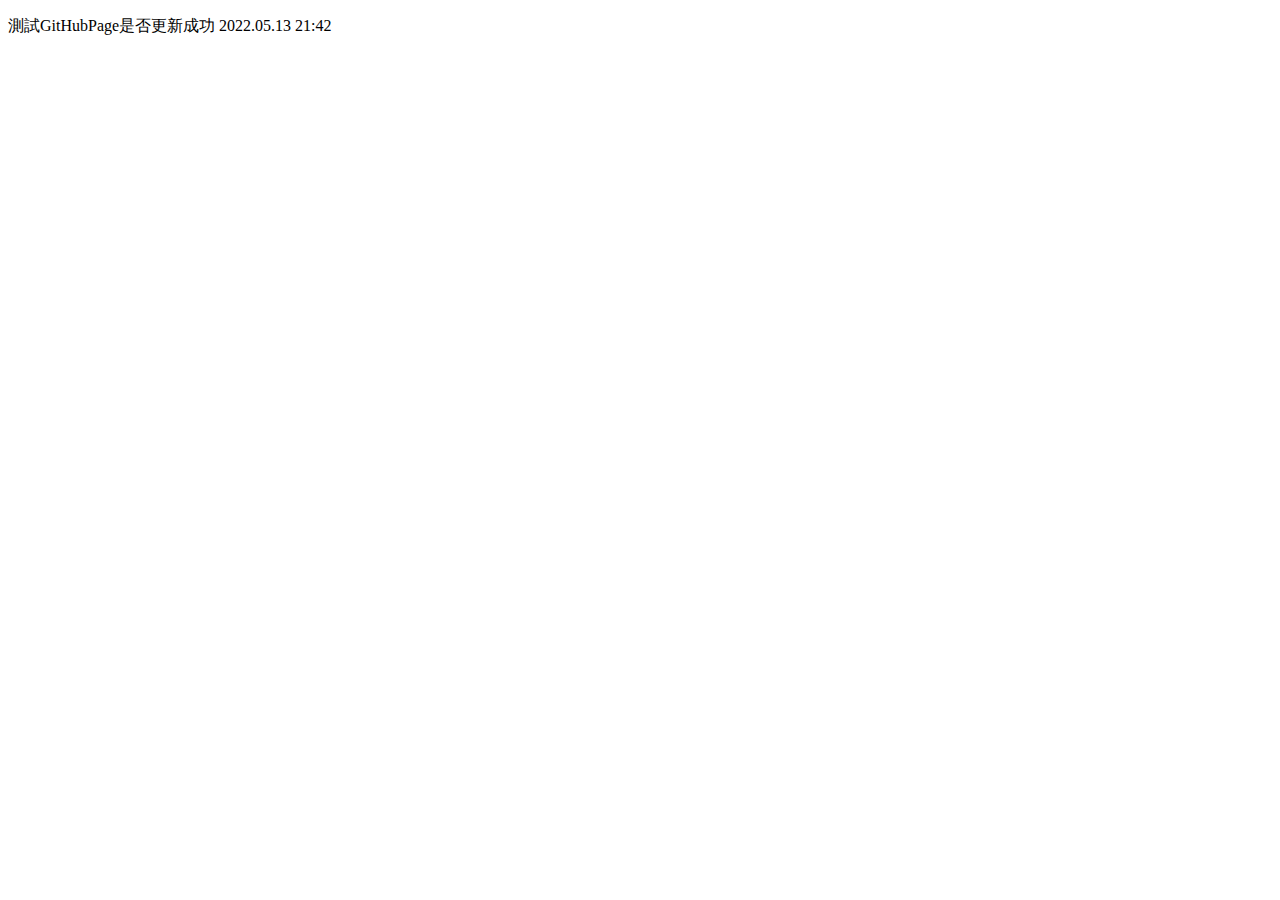
==== index.html @ c9908462 "測試GitHubPage是否更新成功" ====
<!DOCTYPE html>
<html lang="en">
<head>
    <meta charset="UTF-8">
    <meta name="viewport" content="width=device-width, initial-scale=1.0">
    <title>Document</title>
</head>
<body>
    <p>測試GitHubPage是否更新成功 2022.05.13 21:42</p>
</body>
</html>
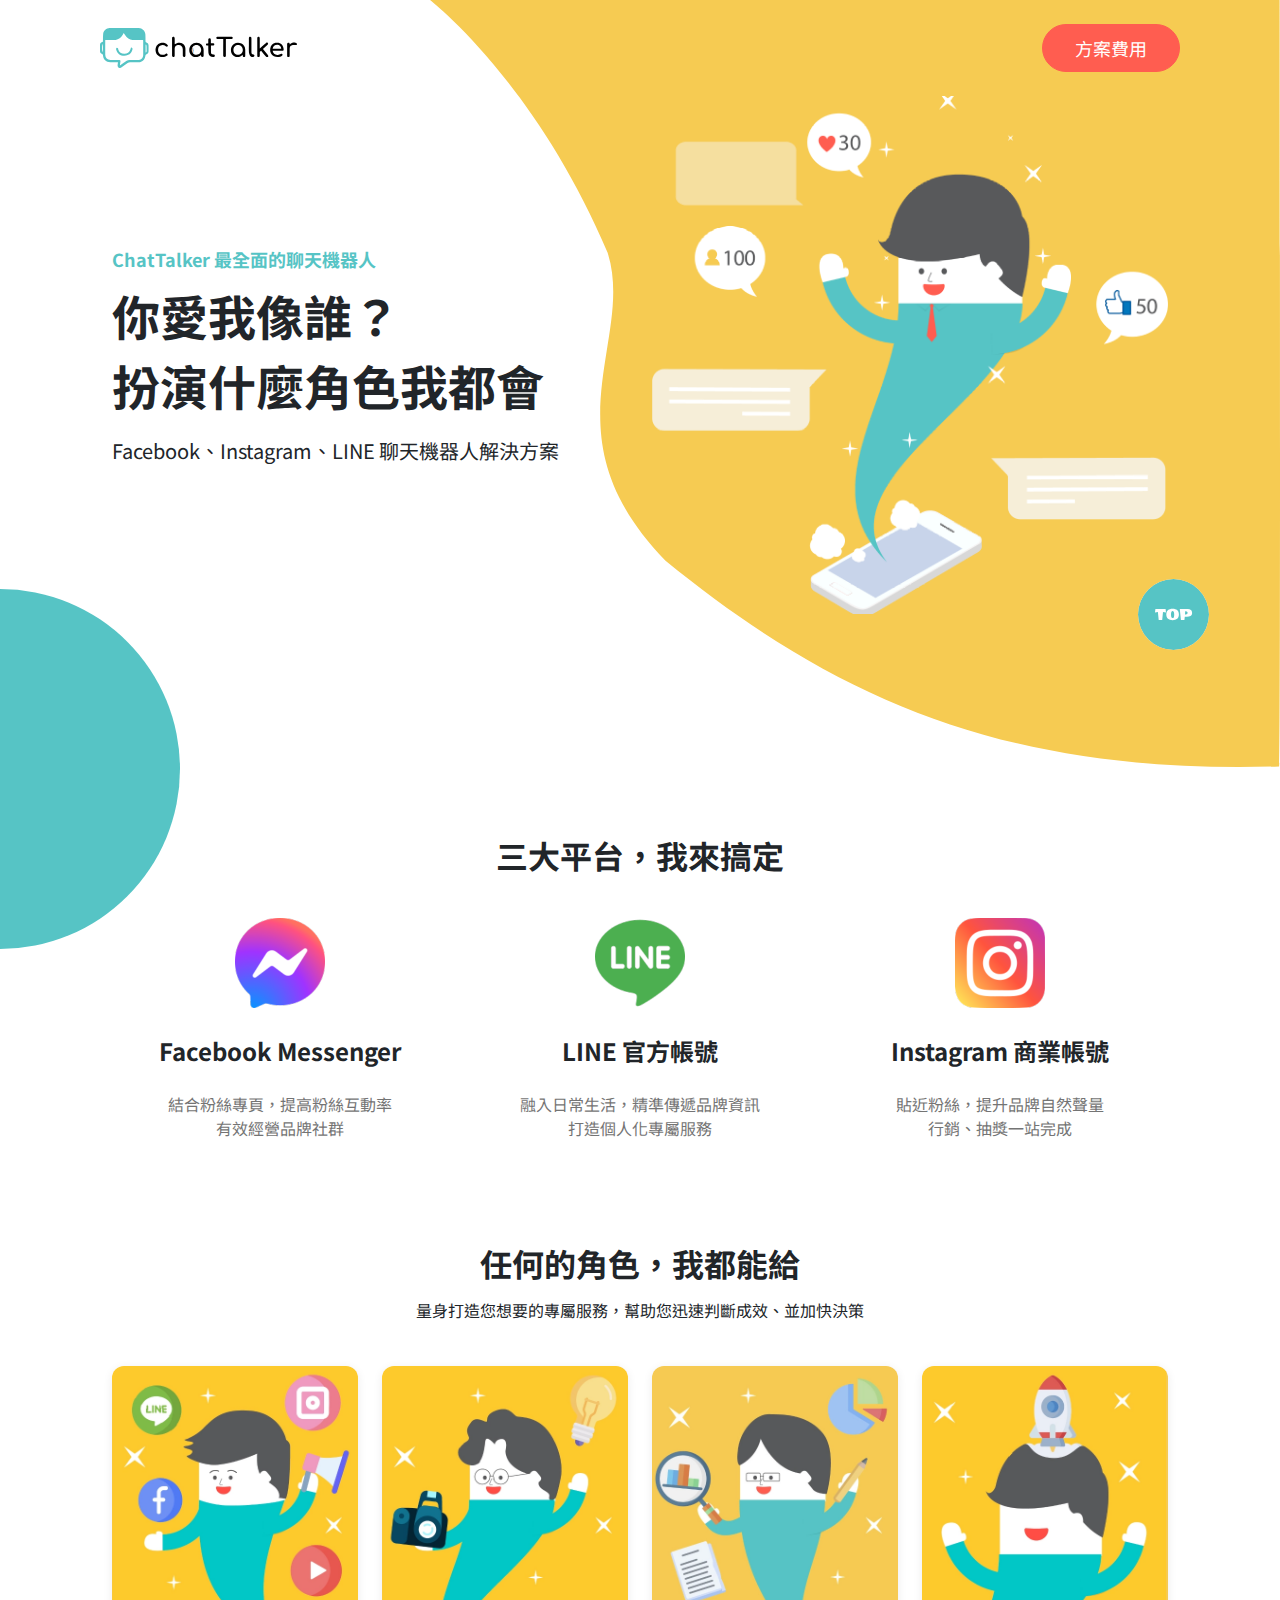
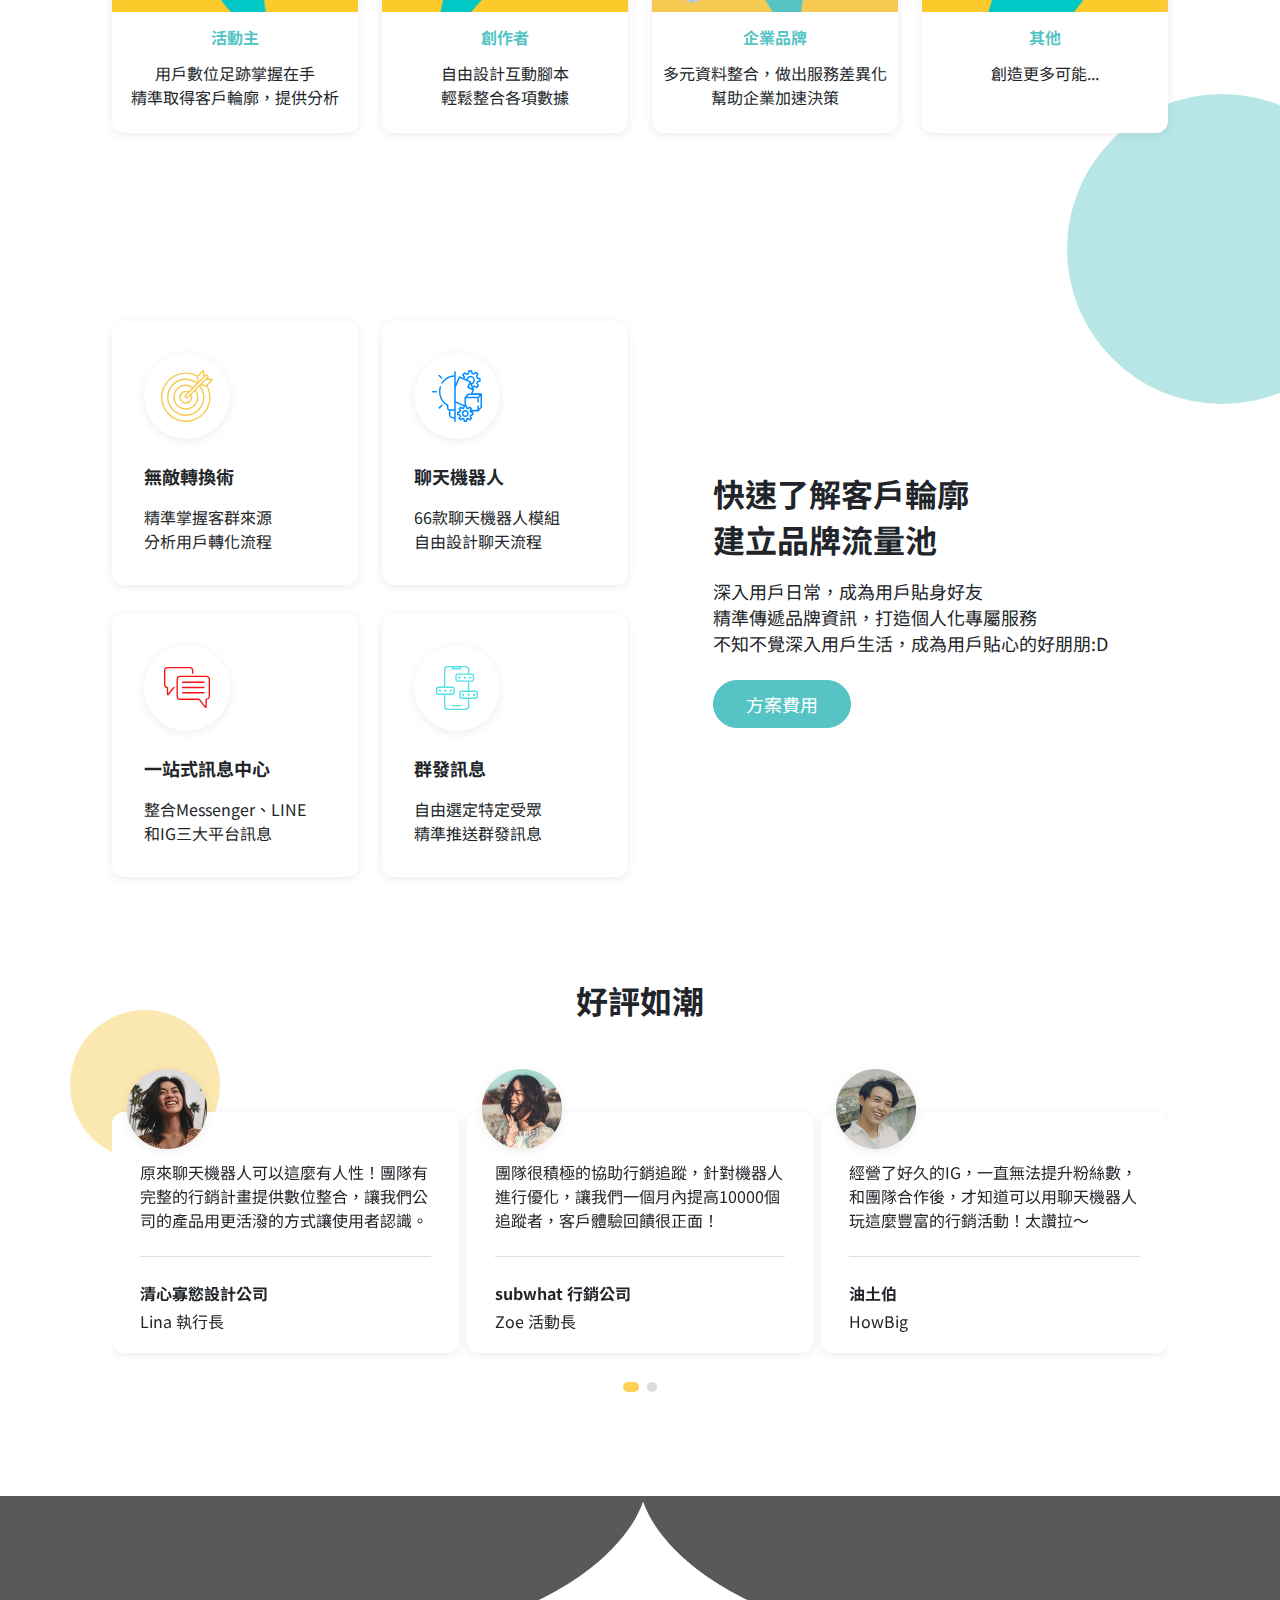
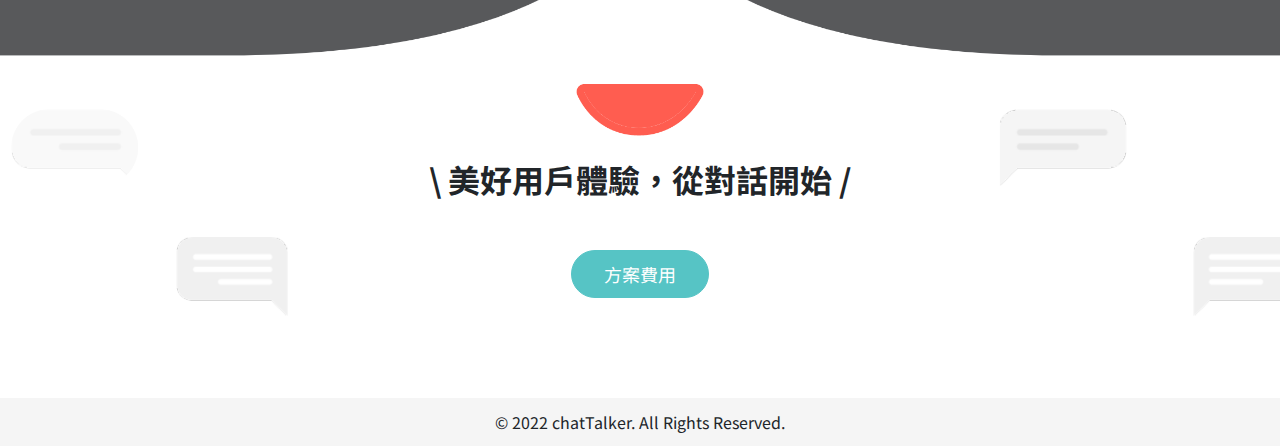
==== commit ce34ad39: "首頁與方案頁面切版" ====
--- a/index.html
+++ b/index.html
@@ -1,11 +1,256 @@
 <!DOCTYPE html>
-<html lang="en">
+<html lang="zh-TW">
 <head>
     <meta charset="UTF-8">
     <meta name="viewport" content="width=device-width, initial-scale=1.0">
-    <title>Document</title>
+    <title>ChatTalker 最全面的聊天機器人</title>
+    <link rel="stylesheet" href="https://use.fontawesome.com/releases/v5.3.1/css/all.css" integrity="sha384-mzrmE5qonljUremFsqc01SB46JvROS7bZs3IO2EmfFsd15uHvIt+Y8vEf7N7fWAU" crossorigin="anonymous">
+    <link rel="preconnect" href="https://fonts.googleapis.com">
+    <link rel="preconnect" href="https://fonts.gstatic.com" crossorigin>
+    <link href="https://fonts.googleapis.com/css2?family=Noto+Sans+TC:wght@400;700&display=swap" rel="stylesheet">
+    <link rel="stylesheet" href="css/all.css">
 </head>
-<body>
-    <p>測試GitHubPage是否更新成功 2022.05.13 21:42</p>
+<body id="index">
+    <div class="pageContent">
+        <button onclick="topFunction()" id="myBtn" title="Go to top"></button>
+        <header class="container">
+            <h1>
+                <a class="logo" href="index.html" alt="ChatTalker"><img src="images/logo.svg" alt="ChatTalker"></a>
+            </h1>
+            <a href="pricing.html" class="btn btn-secondary" alt="方案費用">方案費用</a>
+        </header>
+        <main class="container">
+            <div class="area_01 row">
+                <div class="col-12 col-xl-6 area_01_textBox">
+                    <h5>ChatTalker 最全面的聊天機器人</h5>
+                    <h2>你愛我像誰？<br>扮演什麼角色我都會</h2>
+                    <p>Facebook、Instagram、LINE 聊天機器人解決方案</p>
+                </div>
+                <div class="col-12 col-xl-6 area_01_imgBox">
+                    <img src="images/home@2x.png" alt="">
+                </div>
+            </div>
+            <div class="area_02">
+                <h2 class="areaTitle">三大平台，我來搞定</h2>
+                <ul class="row">
+                    <li class="col-12 col-xl-4">
+                        <img class="socialItem" src="images/messenger@2x.png" alt="">
+                        <h4>Facebook Messenger</h4>
+                        <p>結合粉絲專頁，提高粉絲互動率<br>有效經營品牌社群</p>
+                    </li>
+                    <li class="col-12 col-xl-4">
+                        <img class="socialItem" src="images/line@2x.png" alt="">
+                        <h4>LINE 官方帳號</h4>
+                        <p>融入日常生活，精準傳遞品牌資訊<br>打造個人化專屬服務</p>
+                    </li>
+                    <li class="col-12 col-xl-4">
+                        <img class="socialItem" src="images/instagram@2x.png" alt="">
+                        <h4>Instagram 商業帳號</h4>
+                        <p>貼近粉絲，提升品牌自然聲量<br>行銷、抽獎一站完成</p>
+                    </li>
+                </ul>
+            </div>
+            <div class="area_03">
+                <h2 class="areaTitle">任何的角色，我都能給 </h2>
+                <h3 class="areaSubTitle">量身打造您想要的專屬服務，幫助您迅速判斷成效、並加快決策</h3>
+                <ul class="roleBox row">
+                    <li class="col-12 col-lg-6 col-xl-3">
+                        <div class="roleItem">
+                            <img src="images/role01.png" alt="">
+                            <div class="roleInfo">
+                                <span>活動主</span>
+                                <p>用戶數位足跡掌握在手<br>精準取得客戶輪廓，提供分析</p>
+                            </div>
+                        </div>
+                    </li>
+                    <li class="col-12 col-lg-6 col-xl-3">
+                        <div class="roleItem">
+                            <img src="images/role02.png" alt="">
+                            <div class="roleInfo">
+                                <span>創作者</span>
+                                <p>自由設計互動腳本<br>輕鬆整合各項數據</p>
+                            </div>
+                        </div>
+                    </li>
+                    <li class="col-12 col-lg-6 col-xl-3">
+                        <div class="roleItem">
+                            <img src="images/role03.png" alt="">
+                            <div class="roleInfo">
+                                <span>企業品牌</span>
+                                <p>多元資料整合，做出服務差異化<br>幫助企業加速決策</p>
+                            </div>
+                        </div>
+                    </li>
+                    <li class="col-12 col-lg-6 col-xl-3">
+                        <div class="roleItem">
+                            <img src="images/role04.png" alt="">
+                            <div class="roleInfo">
+                                <span>其他</span>
+                                <p>創造更多可能...</p>
+                            </div>
+                        </div>
+                    </li>
+                </ul>
+            </div>
+            <div class="area_04 row">
+                <div class="col-12 col-xl-6">
+                    <ul class="serviceBox row">
+                        <li class="col-12 col-md-6 col-ld-3 col-xl-6">
+                            <div class="serviceItem">
+                                <div class="service_icon"><img src="images/service01.svg" alt=""></div>
+                                <h5>無敵轉換術</h5>
+                                <p>精準掌握客群來源<br>分析用戶轉化流程</p>
+                            </div>
+                        </li>
+                        <li class="col-12 col-md-6 col-ld-3 col-xl-6">
+                            <div class="serviceItem">
+                                <div class="service_icon"><img src="images/service02.svg" alt=""></div>
+                                <h5>聊天機器人</h5>
+                                <p>66款聊天機器人模組<br>自由設計聊天流程</p>
+                            </div>
+                        </li>
+                        <li class="col-12 col-md-6 col-ld-3 col-xl-6">
+                            <div class="serviceItem">
+                                <div class="service_icon"><img src="images/service03.svg" alt=""></div>
+                                <h5>一站式訊息中心</h5>
+                                <p>整合Messenger、LINE<br>和IG三大平台訊息</p>
+                            </div>
+                        </li>
+                        <li class="col-12 col-md-6 col-ld-3 col-xl-6">
+                            <div class="serviceItem">
+                                <div class="service_icon"><img src="images/service04.svg" alt=""></div>
+                                <h5>群發訊息</h5>
+                                <p>自由選定特定受眾<br>精準推送群發訊息</p>
+                            </div>
+                        </li>
+                    </ul>
+                </div>
+                <div class="col-12 col-xl-6 area_04_textBox">
+                    <div class="area_04_textBoxInner">
+                        <h2>快速了解客戶輪廓<br>建立品牌流量池</h2>
+                        <h5>深入用戶日常，成為用戶貼身好友<br>精準傳遞品牌資訊，打造個人化專屬服務<br>不知不覺深入用戶生活，成為用戶貼心的好朋朋:D</h5>
+                        <a href="pricing.html" class="btn btn-primary" alt="方案費用">方案費用</a>
+                    </div>
+                </div>
+            </div>
+            <div class="area_05 row">
+                <h2 class="areaTitle">好評如潮</h2>
+                <div class="owl-carousel owl-theme">
+                    <div class="reviewItem">
+                        <div class="reviewPerson">
+                            <img src="images/review01@2x.png">
+                        </div>
+                        <div class="reviewInfo">
+                            <p>原來聊天機器人可以這麼有人性！團隊有完整的行銷計畫提供數位整合，讓我們公司的產品用更活潑的方式讓使用者認識。</p>
+                            <span>清心寡慾設計公司</span>
+                            <ul>
+                                <li>Lina 執行長</li>
+                                <li class="reviewStar">
+                                    <i class="fa-solid fa-star"></i>
+                                    <i class="fa-solid fa-star"></i>
+                                    <i class="fa-solid fa-star"></i>
+                                    <i class="fa-solid fa-star"></i>
+                                    <i class="fa-solid fa-star"></i>
+                                </li>
+                            </ul>
+                        </div>
+                    </div>
+                    <div class="reviewItem">
+                        <div class="reviewPerson">
+                            <img src="images/review02@2x.png">
+                        </div>
+                        <div class="reviewInfo">
+                            <p>團隊很積極的協助行銷追蹤，針對機器人進行優化，讓我們一個月內提高10000個追蹤者，客戶體驗回饋很正面！</p>
+                            <span>subwhat 行銷公司</span>
+                            <ul>
+                                <li>Zoe 活動長</li>
+                                <li class="reviewStar">
+                                    <i class="fa-solid fa-star"></i>
+                                    <i class="fa-solid fa-star"></i>
+                                    <i class="fa-solid fa-star"></i>
+                                    <i class="fa-solid fa-star"></i>
+                                    <i class="fa-solid fa-star"></i>
+                                </li>
+                            </ul>
+                        </div>
+                    </div>
+                    <div class="reviewItem">
+                        <div class="reviewPerson">
+                            <img src="images/review03@2x.png">
+                        </div>
+                        <div class="reviewInfo">
+                            <p>經營了好久的IG，一直無法提升粉絲數，和團隊合作後，才知道可以用聊天機器人玩這麼豐富的行銷活動！太讚拉～</p>
+                            <span>油土伯</span>
+                            <ul>
+                                <li>HowBig</li>
+                                <li class="reviewStar">
+                                    <i class="fa-solid fa-star"></i>
+                                    <i class="fa-solid fa-star"></i>
+                                    <i class="fa-solid fa-star"></i>
+                                    <i class="fa-solid fa-star"></i>
+                                    <i class="fa-solid fa-star"></i>
+                                </li>
+                            </ul>
+                        </div>
+                    </div>
+                    <div class="reviewItem">
+                        <div class="reviewPerson">
+                            <img src="images/review01@2x.png">
+                        </div>
+                        <div class="reviewInfo">
+                            <p>原來聊天機器人可以這麼有人性！團隊有完整的行銷計畫提供數位整合，讓我們公司的產品用更活潑的方式讓使用者認識。</p>
+                            <span>清心寡慾設計公司</span>
+                            <ul>
+                                <li>Lina 執行長</li>
+                                <li class="reviewStar">
+                                    <i class="fa-solid fa-star"></i>
+                                    <i class="fa-solid fa-star"></i>
+                                    <i class="fa-solid fa-star"></i>
+                                    <i class="fa-solid fa-star"></i>
+                                    <i class="fa-solid fa-star"></i>
+                                </li>
+                            </ul>
+                        </div>
+                    </div>
+                </div>
+            </div>
+        </main>
+        <footer>
+            <div class="container">
+                <p>\ 美好用戶體驗，從對話開始 /</p>
+                <a href="pricing.html" class="btn btn-primary" alt="方案費用">方案費用</a>
+            </div>
+            <div class="copyright">© 2022 chatTalker. All Rights Reserved.</div>
+        </footer>
+    </div>
+
+    <script src="js/jquery-3.6.0.min.js"></script>
+    <script src="js/owl.carousel.min.js"></script>
+    <script src="https://cdn.jsdelivr.net/npm/bootstrap@5.1.1/dist/js/bootstrap.bundle.min.js" integrity="sha384-/bQdsTh/da6pkI1MST/rWKFNjaCP5gBSY4sEBT38Q/9RBh9AH40zEOg7Hlq2THRZ" crossorigin="anonymous"></script>
+
+    <script>
+        $('.owl-carousel').owlCarousel({
+            loop: true,
+            margin: 8,
+            nav: false,
+            responsive:{
+                0:{
+                    items:1
+                },
+                992:{
+                    items:2
+                },
+                1100:{
+                    items:3
+                }
+            }
+        })
+
+        mybutton = document.getElementById("myBtn");
+        function topFunction() {
+            document.body.scrollTop = 0;
+            document.documentElement.scrollTop = 0;
+        }
+    </script>
 </body>
 </html>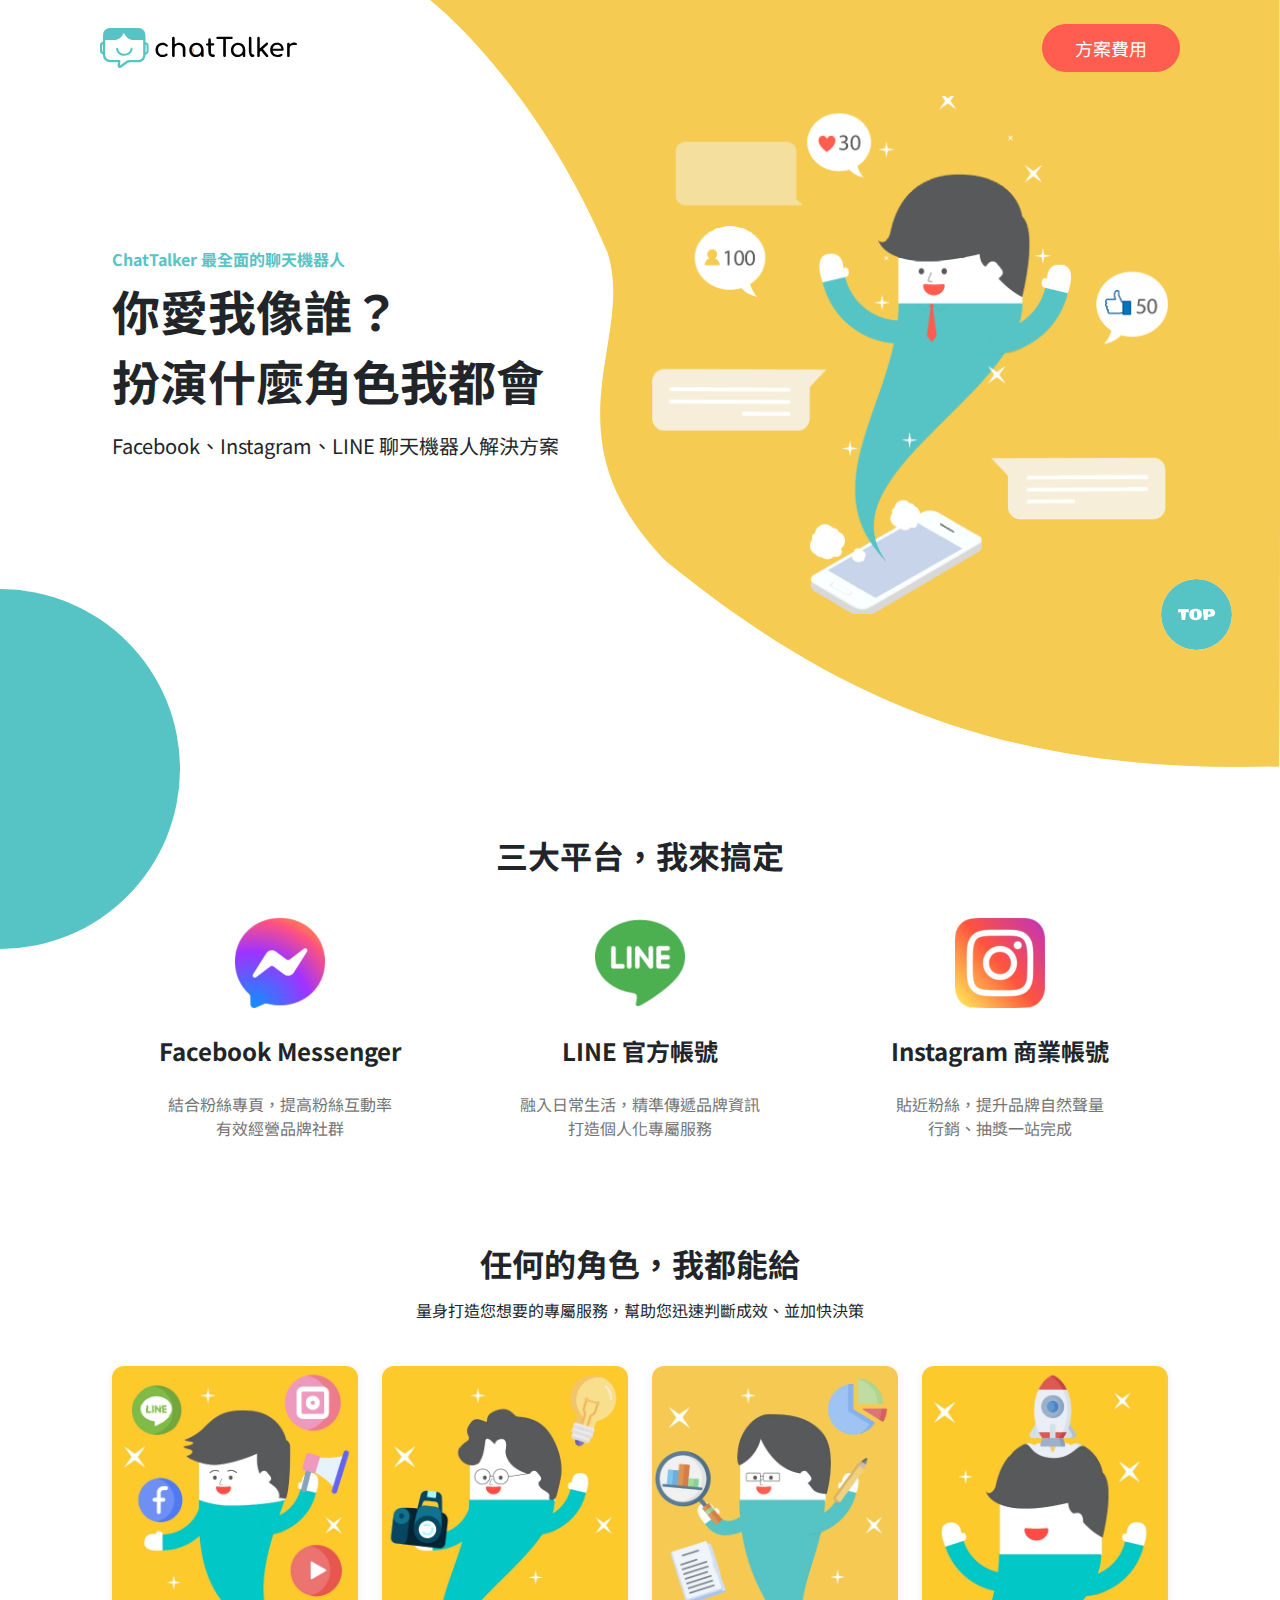
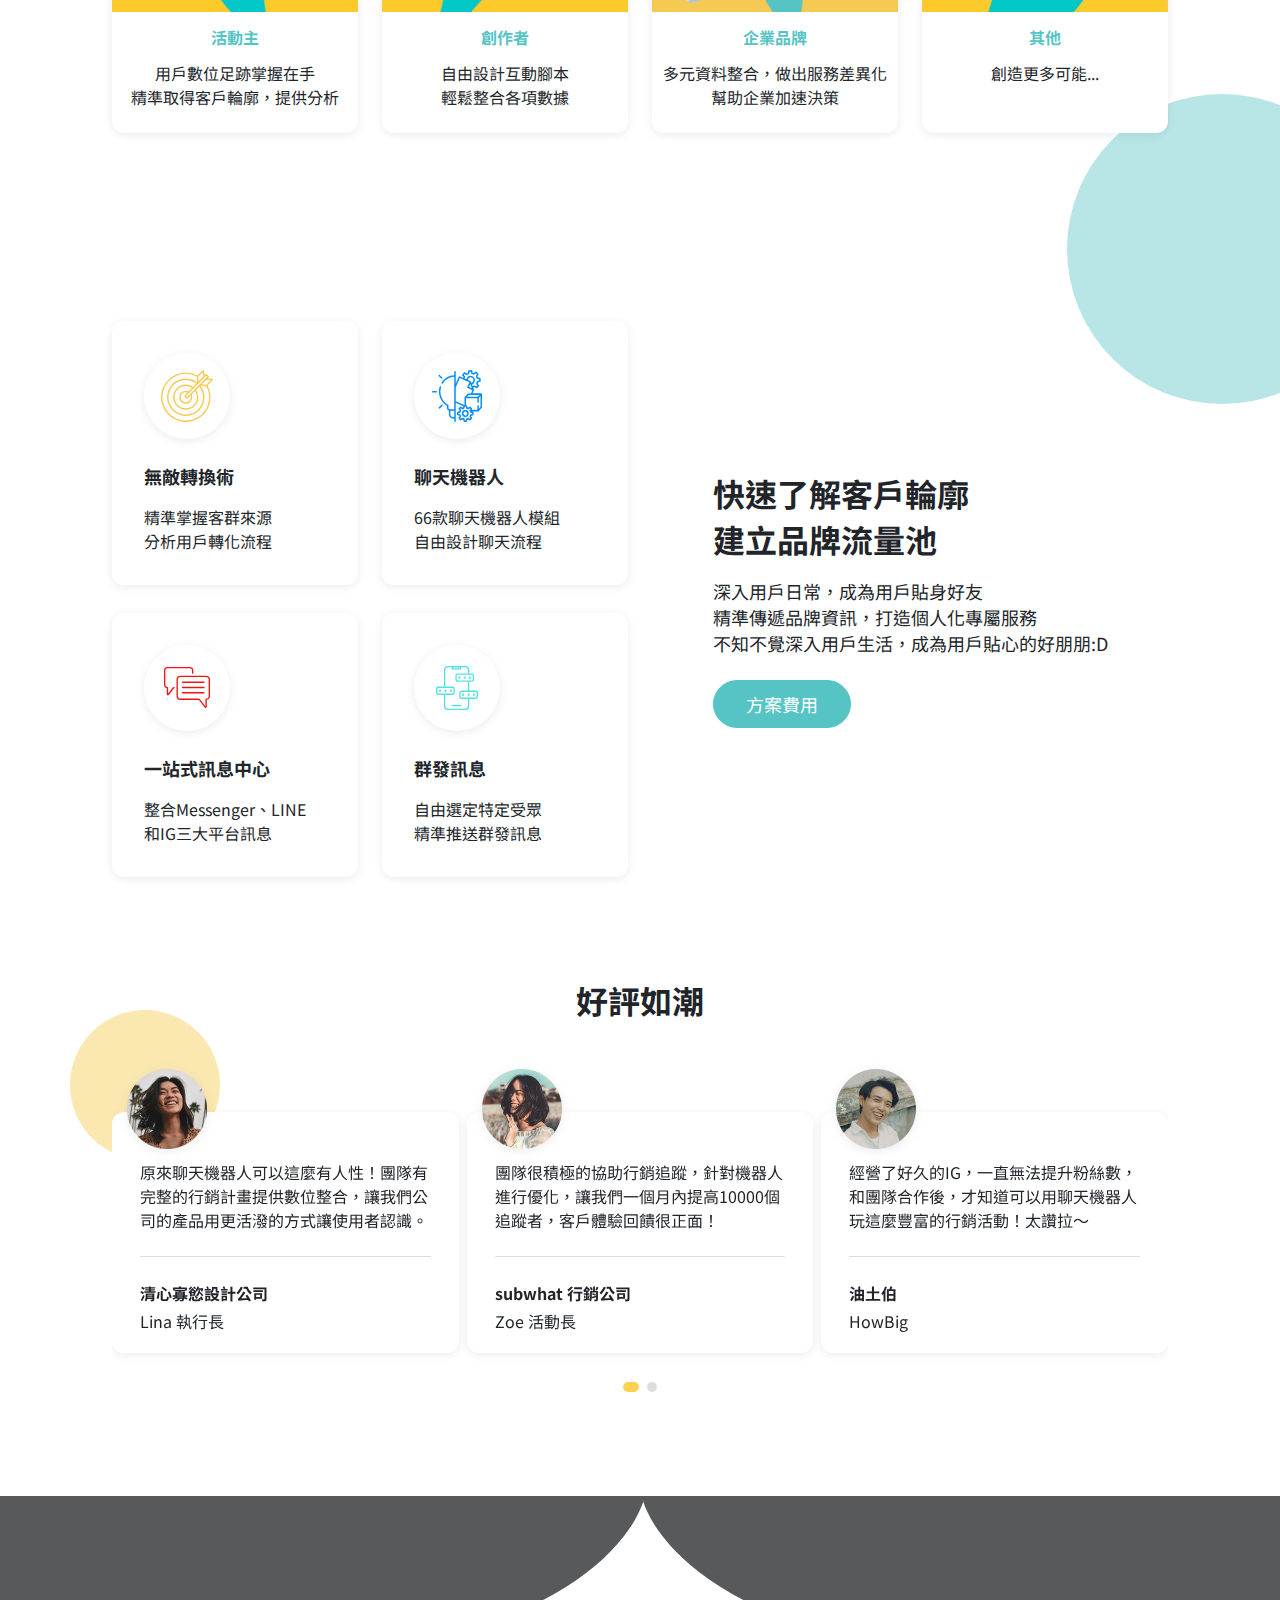
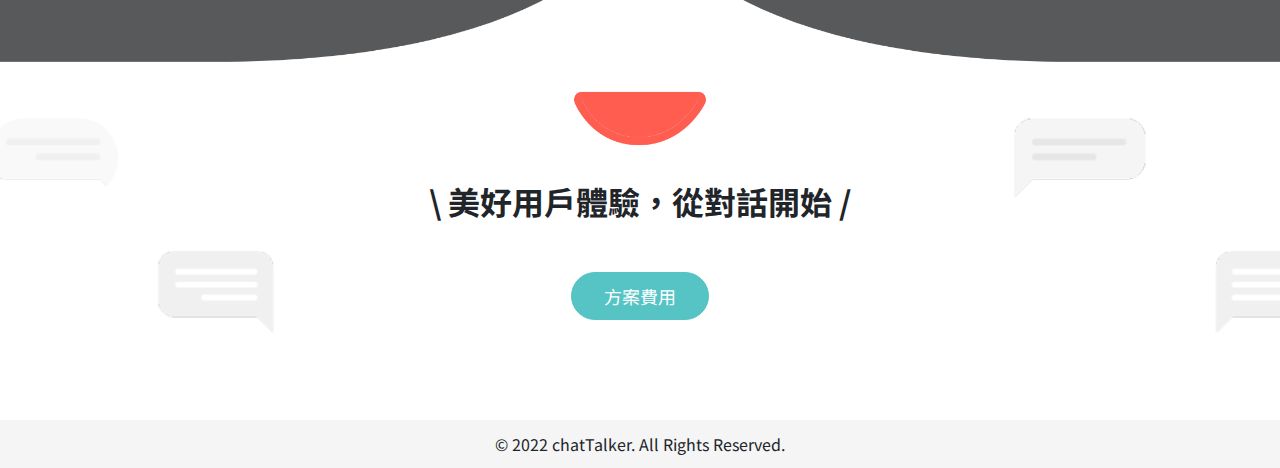
==== commit fbee6322: "優化 Headings 標籤架構 + 移除限制寬度 + 調整GoToTop&版尾文案位置" ====
--- a/index.html
+++ b/index.html
@@ -22,7 +22,7 @@
         <main class="container">
             <div class="area_01 row">
                 <div class="col-12 col-xl-6 area_01_textBox">
-                    <h5>ChatTalker 最全面的聊天機器人</h5>
+                    <h3>ChatTalker 最全面的聊天機器人</h3>
                     <h2>你愛我像誰？<br>扮演什麼角色我都會</h2>
                     <p>Facebook、Instagram、LINE 聊天機器人解決方案</p>
                 </div>
@@ -35,30 +35,30 @@
                 <ul class="row">
                     <li class="col-12 col-xl-4">
                         <img class="socialItem" src="images/messenger@2x.png" alt="">
-                        <h4>Facebook Messenger</h4>
+                        <h3>Facebook Messenger</h3>
                         <p>結合粉絲專頁，提高粉絲互動率<br>有效經營品牌社群</p>
                     </li>
                     <li class="col-12 col-xl-4">
                         <img class="socialItem" src="images/line@2x.png" alt="">
-                        <h4>LINE 官方帳號</h4>
+                        <h3>LINE 官方帳號</h3>
                         <p>融入日常生活，精準傳遞品牌資訊<br>打造個人化專屬服務</p>
                     </li>
                     <li class="col-12 col-xl-4">
                         <img class="socialItem" src="images/instagram@2x.png" alt="">
-                        <h4>Instagram 商業帳號</h4>
+                        <h3>Instagram 商業帳號</h3>
                         <p>貼近粉絲，提升品牌自然聲量<br>行銷、抽獎一站完成</p>
                     </li>
                 </ul>
             </div>
             <div class="area_03">
                 <h2 class="areaTitle">任何的角色，我都能給 </h2>
-                <h3 class="areaSubTitle">量身打造您想要的專屬服務，幫助您迅速判斷成效、並加快決策</h3>
+                <p class="areaSubTitle">量身打造您想要的專屬服務，幫助您迅速判斷成效、並加快決策</p>
                 <ul class="roleBox row">
                     <li class="col-12 col-lg-6 col-xl-3">
                         <div class="roleItem">
                             <img src="images/role01.png" alt="">
                             <div class="roleInfo">
-                                <span>活動主</span>
+                                <h3>活動主</h3>
                                 <p>用戶數位足跡掌握在手<br>精準取得客戶輪廓，提供分析</p>
                             </div>
                         </div>
@@ -67,7 +67,7 @@
                         <div class="roleItem">
                             <img src="images/role02.png" alt="">
                             <div class="roleInfo">
-                                <span>創作者</span>
+                                <h3>創作者</h3>
                                 <p>自由設計互動腳本<br>輕鬆整合各項數據</p>
                             </div>
                         </div>
@@ -76,7 +76,7 @@
                         <div class="roleItem">
                             <img src="images/role03.png" alt="">
                             <div class="roleInfo">
-                                <span>企業品牌</span>
+                                <h3>企業品牌</h3>
                                 <p>多元資料整合，做出服務差異化<br>幫助企業加速決策</p>
                             </div>
                         </div>
@@ -85,7 +85,7 @@
                         <div class="roleItem">
                             <img src="images/role04.png" alt="">
                             <div class="roleInfo">
-                                <span>其他</span>
+                                <h3>其他</h3>
                                 <p>創造更多可能...</p>
                             </div>
                         </div>
@@ -98,28 +98,28 @@
                         <li class="col-12 col-md-6 col-ld-3 col-xl-6">
                             <div class="serviceItem">
                                 <div class="service_icon"><img src="images/service01.svg" alt=""></div>
-                                <h5>無敵轉換術</h5>
+                                <h3>無敵轉換術</h3>
                                 <p>精準掌握客群來源<br>分析用戶轉化流程</p>
                             </div>
                         </li>
                         <li class="col-12 col-md-6 col-ld-3 col-xl-6">
                             <div class="serviceItem">
                                 <div class="service_icon"><img src="images/service02.svg" alt=""></div>
-                                <h5>聊天機器人</h5>
+                                <h3>聊天機器人</h3>
                                 <p>66款聊天機器人模組<br>自由設計聊天流程</p>
                             </div>
                         </li>
                         <li class="col-12 col-md-6 col-ld-3 col-xl-6">
                             <div class="serviceItem">
                                 <div class="service_icon"><img src="images/service03.svg" alt=""></div>
-                                <h5>一站式訊息中心</h5>
+                                <h3>一站式訊息中心</h3>
                                 <p>整合Messenger、LINE<br>和IG三大平台訊息</p>
                             </div>
                         </li>
                         <li class="col-12 col-md-6 col-ld-3 col-xl-6">
                             <div class="serviceItem">
                                 <div class="service_icon"><img src="images/service04.svg" alt=""></div>
-                                <h5>群發訊息</h5>
+                                <h3>群發訊息</h3>
                                 <p>自由選定特定受眾<br>精準推送群發訊息</p>
                             </div>
                         </li>
@@ -128,7 +128,7 @@
                 <div class="col-12 col-xl-6 area_04_textBox">
                     <div class="area_04_textBoxInner">
                         <h2>快速了解客戶輪廓<br>建立品牌流量池</h2>
-                        <h5>深入用戶日常，成為用戶貼身好友<br>精準傳遞品牌資訊，打造個人化專屬服務<br>不知不覺深入用戶生活，成為用戶貼心的好朋朋:D</h5>
+                        <p>深入用戶日常，成為用戶貼身好友<br>精準傳遞品牌資訊，打造個人化專屬服務<br>不知不覺深入用戶生活，成為用戶貼心的好朋朋:D</p>
                         <a href="pricing.html" class="btn btn-primary" alt="方案費用">方案費用</a>
                     </div>
                 </div>
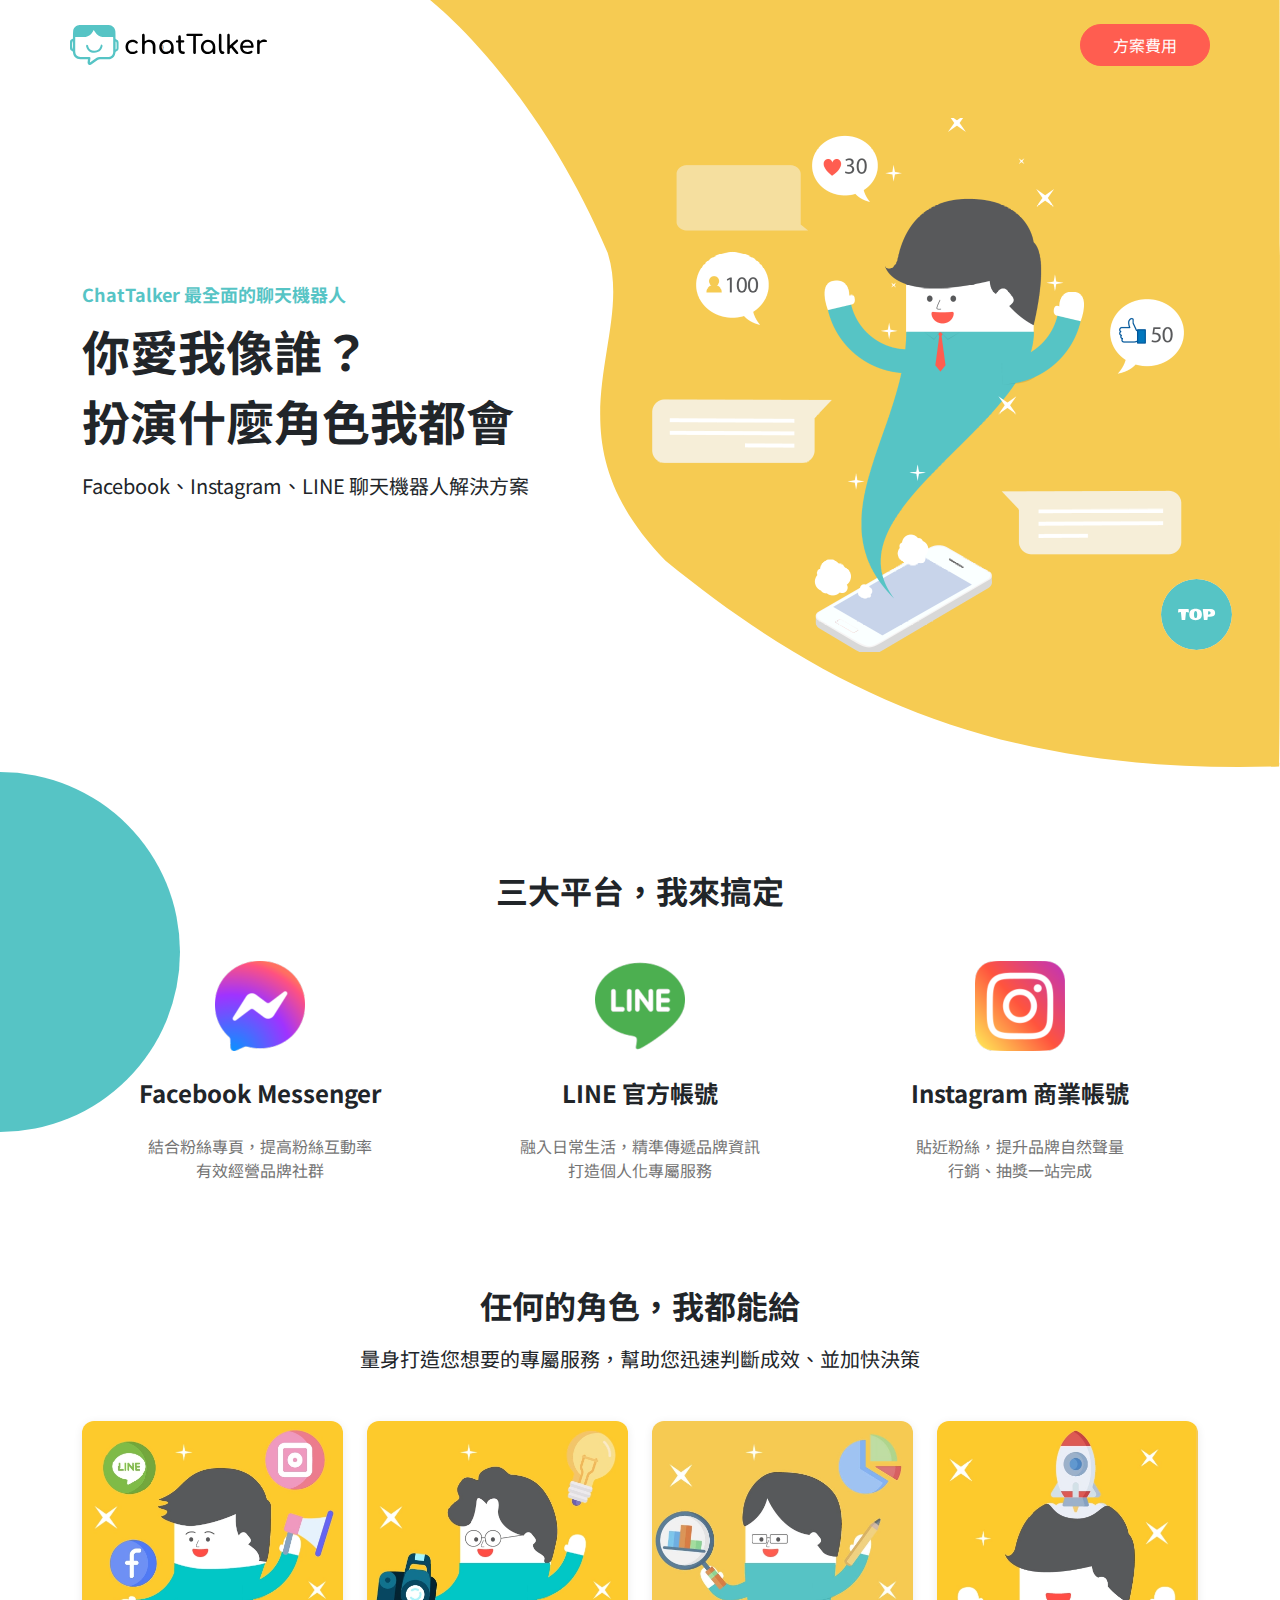
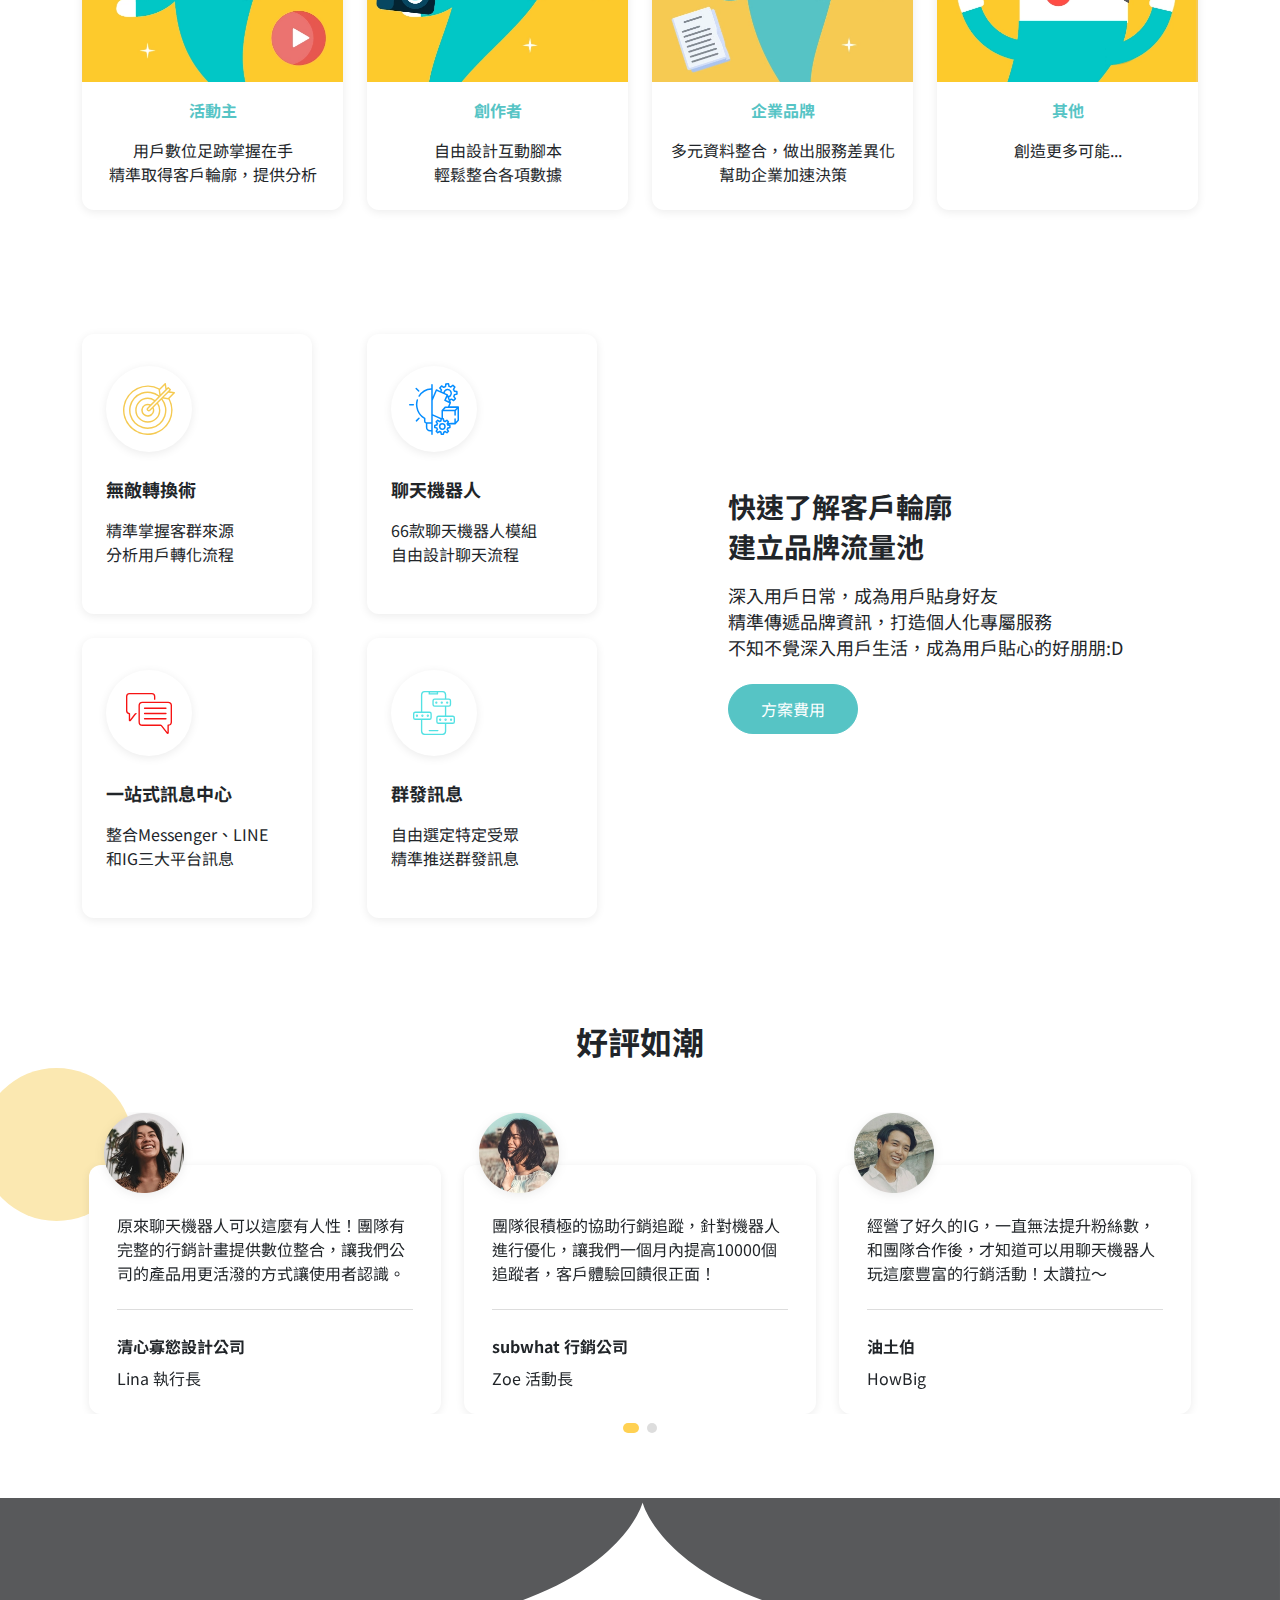
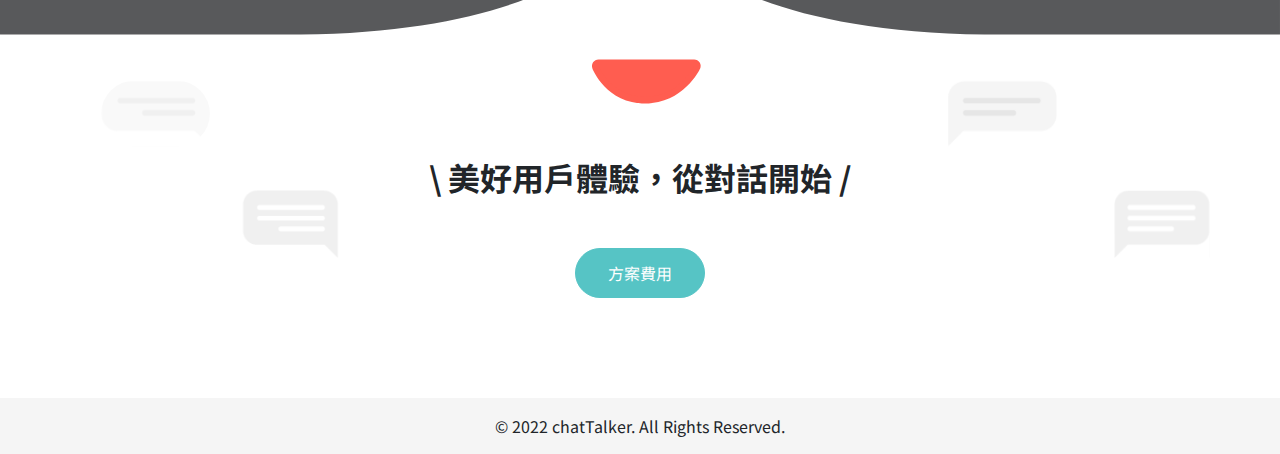
==== commit 1f9e733e: "修改成 Bootstrap 寫法 + 優化程式 v1" ====
--- a/index.html
+++ b/index.html
@@ -11,246 +11,255 @@
     <link rel="stylesheet" href="css/all.css">
 </head>
 <body id="index">
-    <div class="pageContent">
-        <button onclick="topFunction()" id="myBtn" title="Go to top"></button>
-        <header class="container">
-            <h1>
-                <a class="logo" href="index.html" alt="ChatTalker"><img src="images/logo.svg" alt="ChatTalker"></a>
-            </h1>
-            <a href="pricing.html" class="btn btn-secondary" alt="方案費用">方案費用</a>
-        </header>
-        <main class="container">
-            <div class="area_01 row">
-                <div class="col-12 col-xl-6 area_01_textBox">
-                    <h3>ChatTalker 最全面的聊天機器人</h3>
-                    <h2>你愛我像誰？<br>扮演什麼角色我都會</h2>
-                    <p>Facebook、Instagram、LINE 聊天機器人解決方案</p>
-                </div>
-                <div class="col-12 col-xl-6 area_01_imgBox">
-                    <img src="images/home@2x.png" alt="">
-                </div>
-            </div>
-            <div class="area_02">
-                <h2 class="areaTitle">三大平台，我來搞定</h2>
-                <ul class="row">
-                    <li class="col-12 col-xl-4">
-                        <img class="socialItem" src="images/messenger@2x.png" alt="">
-                        <h3>Facebook Messenger</h3>
-                        <p>結合粉絲專頁，提高粉絲互動率<br>有效經營品牌社群</p>
-                    </li>
-                    <li class="col-12 col-xl-4">
-                        <img class="socialItem" src="images/line@2x.png" alt="">
-                        <h3>LINE 官方帳號</h3>
-                        <p>融入日常生活，精準傳遞品牌資訊<br>打造個人化專屬服務</p>
-                    </li>
-                    <li class="col-12 col-xl-4">
-                        <img class="socialItem" src="images/instagram@2x.png" alt="">
-                        <h3>Instagram 商業帳號</h3>
-                        <p>貼近粉絲，提升品牌自然聲量<br>行銷、抽獎一站完成</p>
-                    </li>
-                </ul>
-            </div>
-            <div class="area_03">
-                <h2 class="areaTitle">任何的角色，我都能給 </h2>
-                <p class="areaSubTitle">量身打造您想要的專屬服務，幫助您迅速判斷成效、並加快決策</p>
-                <ul class="roleBox row">
-                    <li class="col-12 col-lg-6 col-xl-3">
-                        <div class="roleItem">
-                            <img src="images/role01.png" alt="">
-                            <div class="roleInfo">
-                                <h3>活動主</h3>
-                                <p>用戶數位足跡掌握在手<br>精準取得客戶輪廓，提供分析</p>
-                            </div>
-                        </div>
-                    </li>
-                    <li class="col-12 col-lg-6 col-xl-3">
-                        <div class="roleItem">
-                            <img src="images/role02.png" alt="">
-                            <div class="roleInfo">
-                                <h3>創作者</h3>
-                                <p>自由設計互動腳本<br>輕鬆整合各項數據</p>
-                            </div>
-                        </div>
-                    </li>
-                    <li class="col-12 col-lg-6 col-xl-3">
-                        <div class="roleItem">
-                            <img src="images/role03.png" alt="">
-                            <div class="roleInfo">
-                                <h3>企業品牌</h3>
-                                <p>多元資料整合，做出服務差異化<br>幫助企業加速決策</p>
-                            </div>
-                        </div>
-                    </li>
-                    <li class="col-12 col-lg-6 col-xl-3">
-                        <div class="roleItem">
-                            <img src="images/role04.png" alt="">
-                            <div class="roleInfo">
-                                <h3>其他</h3>
-                                <p>創造更多可能...</p>
-                            </div>
-                        </div>
-                    </li>
-                </ul>
-            </div>
-            <div class="area_04 row">
-                <div class="col-12 col-xl-6">
-                    <ul class="serviceBox row">
-                        <li class="col-12 col-md-6 col-ld-3 col-xl-6">
-                            <div class="serviceItem">
-                                <div class="service_icon"><img src="images/service01.svg" alt=""></div>
-                                <h3>無敵轉換術</h3>
-                                <p>精準掌握客群來源<br>分析用戶轉化流程</p>
-                            </div>
-                        </li>
-                        <li class="col-12 col-md-6 col-ld-3 col-xl-6">
-                            <div class="serviceItem">
-                                <div class="service_icon"><img src="images/service02.svg" alt=""></div>
-                                <h3>聊天機器人</h3>
-                                <p>66款聊天機器人模組<br>自由設計聊天流程</p>
-                            </div>
-                        </li>
-                        <li class="col-12 col-md-6 col-ld-3 col-xl-6">
-                            <div class="serviceItem">
-                                <div class="service_icon"><img src="images/service03.svg" alt=""></div>
-                                <h3>一站式訊息中心</h3>
-                                <p>整合Messenger、LINE<br>和IG三大平台訊息</p>
-                            </div>
-                        </li>
-                        <li class="col-12 col-md-6 col-ld-3 col-xl-6">
-                            <div class="serviceItem">
-                                <div class="service_icon"><img src="images/service04.svg" alt=""></div>
-                                <h3>群發訊息</h3>
-                                <p>自由選定特定受眾<br>精準推送群發訊息</p>
-                            </div>
-                        </li>
-                    </ul>
-                </div>
-                <div class="col-12 col-xl-6 area_04_textBox">
-                    <div class="area_04_textBoxInner">
-                        <h2>快速了解客戶輪廓<br>建立品牌流量池</h2>
-                        <p>深入用戶日常，成為用戶貼身好友<br>精準傳遞品牌資訊，打造個人化專屬服務<br>不知不覺深入用戶生活，成為用戶貼心的好朋朋:D</p>
-                        <a href="pricing.html" class="btn btn-primary" alt="方案費用">方案費用</a>
-                    </div>
-                </div>
-            </div>
-            <div class="area_05 row">
-                <h2 class="areaTitle">好評如潮</h2>
-                <div class="owl-carousel owl-theme">
-                    <div class="reviewItem">
-                        <div class="reviewPerson">
-                            <img src="images/review01@2x.png">
-                        </div>
-                        <div class="reviewInfo">
-                            <p>原來聊天機器人可以這麼有人性！團隊有完整的行銷計畫提供數位整合，讓我們公司的產品用更活潑的方式讓使用者認識。</p>
-                            <span>清心寡慾設計公司</span>
-                            <ul>
-                                <li>Lina 執行長</li>
-                                <li class="reviewStar">
-                                    <i class="fa-solid fa-star"></i>
-                                    <i class="fa-solid fa-star"></i>
-                                    <i class="fa-solid fa-star"></i>
-                                    <i class="fa-solid fa-star"></i>
-                                    <i class="fa-solid fa-star"></i>
+    <button onclick="topFunction()" id="myBtn" class="d-block rounded-circle" title="Go to top"></button>
+    <header>
+        <div class="container">
+            <div class="row">
+                <div class="col-12 d-flex justify-content-between align-items-center">
+                    <h1>
+                        <a class="logo" href="index.html" alt="ChatTalker"><img src="images/logo.svg" alt="ChatTalker"></a>
+                    </h1>
+                    <a href="pricing.html" class="btn btn-secondary rounded-pill" alt="方案費用">方案費用</a>
+                </div>
+            </div>
+        </div>
+    </header>
+    <main>
+        <section class="area_intro">
+            <div class="container">
+                <div class="row d-flex align-items-center">
+                    <div class="col-12 col-xl-6 area_intro_textBox">
+                        <h3 class="d-block fw-bold">ChatTalker 最全面的聊天機器人</h3>
+                        <h2 class="fw-bold">你愛我像誰？<br>扮演什麼角色我都會</h2>
+                        <p>Facebook、Instagram、LINE 聊天機器人解決方案</p>
+                    </div>
+                    <div class="col-12 col-xl-6 area_intro_imgBox">
+                        <img src="images/home@2x.png" alt="ChatTalker 最全面的聊天機器人">
+                    </div>
+                </div>
+            </div>
+        </section>
+        <section class="area_platform">
+            <div class="container">
+                <div class="row">
+                    <div class="col-12">
+                        <h2 class="areaTitle fw-bold text-center">三大平台，我來搞定</h2>
+                        <ul class="row d-flex">
+                            <li class="col-12 col-md-4 text-center">
+                                <img class="socialItem" src="images/messenger@2x.png" alt="">
+                                <h3 class="fw-bold">Facebook Messenger</h3>
+                                <p>結合粉絲專頁，提高粉絲互動率<br>有效經營品牌社群</p>
+                            </li>
+                            <li class="col-12 col-md-4 text-center">
+                                <img class="socialItem" src="images/line@2x.png" alt="">
+                                <h3 class="fw-bold">LINE 官方帳號</h3>
+                                <p>融入日常生活，精準傳遞品牌資訊<br>打造個人化專屬服務</p>
+                            </li>
+                            <li class="col-12 col-md-4 text-center">
+                                <img class="socialItem" src="images/instagram@2x.png" alt="">
+                                <h3 class="fw-bold">Instagram 商業帳號</h3>
+                                <p>貼近粉絲，提升品牌自然聲量<br>行銷、抽獎一站完成</p>
+                            </li>
+                        </ul>
+                    </div>
+                </div>
+            </div>
+        </section>
+        <section class="area_role">
+            <div class="container">
+                <!-- .row>.col-12 -->
+                <div class="row">
+                    <div class="col-12">
+                        <h2 class="areaTitle fw-bold text-center">任何的角色，我都能給 </h2>
+                        <p class="areaSubTitle">量身打造您想要的專屬服務，幫助您迅速判斷成效、並加快決策</p>
+                        <ul class="roleBox row">
+                            <li class="col-12 col-lg-6 col-xl-3">
+                                <div class="roleItem">
+                                    <img src="images/role01.png" alt="">
+                                    <div class="roleInfo d-block">
+                                        <h3 class="fw-bold">活動主</h3>
+                                        <p>用戶數位足跡掌握在手<br>精準取得客戶輪廓，提供分析</p>
+                                    </div>
+                                </div>
+                            </li>
+                            <li class="col-12 col-lg-6 col-xl-3">
+                                <div class="roleItem">
+                                    <img src="images/role02.png" alt="">
+                                    <div class="roleInfo d-block">
+                                        <h3 class="fw-bold">創作者</h3>
+                                        <p>自由設計互動腳本<br>輕鬆整合各項數據</p>
+                                    </div>
+                                </div>
+                            </li>
+                            <li class="col-12 col-lg-6 col-xl-3">
+                                <div class="roleItem">
+                                    <img src="images/role03.png" alt="">
+                                    <div class="roleInfo d-block">
+                                        <h3 class="fw-bold">企業品牌</h3>
+                                        <p>多元資料整合，做出服務差異化<br>幫助企業加速決策</p>
+                                    </div>
+                                </div>
+                            </li>
+                            <li class="col-12 col-lg-6 col-xl-3">
+                                <div class="roleItem">
+                                    <img src="images/role04.png" alt="">
+                                    <div class="roleInfo d-block">
+                                        <h3 class="fw-bold">其他</h3>
+                                        <p>創造更多可能...</p>
+                                    </div>
+                                </div>
+                            </li>
+                        </ul>
+                    </div>
+                </div>
+            </div>
+        </section>
+        <section class="area_advantage">
+            <div class="container">
+                <div class="area_advantageInner">
+                    <div class="row">
+                        <div class="col-12 col-xl-6">
+                            <ul class="serviceBox row d-flex">
+                                <li class="col-12 col-sm-6 col-lg-3 col-xl-6">
+                                    <div class="serviceItem">
+                                        <div class="service_icon d-flex align-items-center justify-content-center text-center rounded-circle"><img src="images/service01.svg" alt=""></div>
+                                        <h3 class="fw-bold">無敵轉換術</h3>
+                                        <p>精準掌握客群來源<br>分析用戶轉化流程</p>
+                                    </div>
+                                </li>
+                                <li class="col-12 col-sm-6 col-lg-3 col-xl-6">
+                                    <div class="serviceItem">
+                                        <div class="service_icon d-flex align-items-center justify-content-center text-center rounded-circle"><img src="images/service02.svg" alt=""></div>
+                                        <h3 class="fw-bold">聊天機器人</h3>
+                                        <p>66款聊天機器人模組<br>自由設計聊天流程</p>
+                                    </div>
+                                </li>
+                                <li class="col-12 col-sm-6 col-lg-3 col-xl-6">
+                                    <div class="serviceItem">
+                                        <div class="service_icon d-flex align-items-center justify-content-center text-center rounded-circle"><img src="images/service03.svg" alt=""></div>
+                                        <h3 class="fw-bold">一站式訊息中心</h3>
+                                        <p>整合Messenger、LINE<br>和IG三大平台訊息</p>
+                                    </div>
+                                </li>
+                                <li class="col-12 col-sm-6 col-lg-3 col-xl-6">
+                                    <div class="serviceItem">
+                                        <div class="service_icon d-flex align-items-center justify-content-center text-center rounded-circle"><img src="images/service04.svg" alt=""></div>
+                                        <h3 class="fw-bold">群發訊息</h3>
+                                        <p>自由選定特定受眾<br>精準推送群發訊息</p>
+                                    </div>
                                 </li>
                             </ul>
                         </div>
-                    </div>
-                    <div class="reviewItem">
-                        <div class="reviewPerson">
-                            <img src="images/review02@2x.png">
+                        <div class="col-12 col-xl-6 area_advantage_textBox d-flex align-items-center justify-content-center flex-wrap">
+                            <div class="area_advantage_textBoxInner">
+                                <h2 class="fw-bold">快速了解客戶輪廓<br>建立品牌流量池</h2>
+                                <p>深入用戶日常，成為用戶貼身好友<br>精準傳遞品牌資訊，打造個人化專屬服務<br>不知不覺深入用戶生活，成為用戶貼心的好朋朋:D</p>
+                                <a href="pricing.html" class="btn btn-primary rounded-pill" alt="方案費用">方案費用</a>
+                            </div>
                         </div>
-                        <div class="reviewInfo">
-                            <p>團隊很積極的協助行銷追蹤，針對機器人進行優化，讓我們一個月內提高10000個追蹤者，客戶體驗回饋很正面！</p>
-                            <span>subwhat 行銷公司</span>
-                            <ul>
-                                <li>Zoe 活動長</li>
-                                <li class="reviewStar">
-                                    <i class="fa-solid fa-star"></i>
-                                    <i class="fa-solid fa-star"></i>
-                                    <i class="fa-solid fa-star"></i>
-                                    <i class="fa-solid fa-star"></i>
-                                    <i class="fa-solid fa-star"></i>
-                                </li>
-                            </ul>
+                    </div>
+                </div>
+            </div>
+        </section>
+        <section class="area_review">
+            <div class="container">
+                <div class="row">
+                    <div class="col-12">
+                        <h2 class="areaTitle fw-bold text-center">好評如潮</h2>
+                        <div class="owl-carousel owl-theme">
+                            <div class="reviewItem position-relative">
+                                <div class="reviewPerson">
+                                    <img src="images/review01@2x.png">
+                                </div>
+                                <div class="reviewInfo">
+                                    <p>原來聊天機器人可以這麼有人性！團隊有完整的行銷計畫提供數位整合，讓我們公司的產品用更活潑的方式讓使用者認識。</p>
+                                    <span class="d-block fw-bold">清心寡慾設計公司</span>
+                                    <ul class="d-flex justify-content-between">
+                                        <li>Lina 執行長</li>
+                                        <li class="reviewStar">
+                                            <i class="fa-solid fa-star"></i>
+                                            <i class="fa-solid fa-star"></i>
+                                            <i class="fa-solid fa-star"></i>
+                                            <i class="fa-solid fa-star"></i>
+                                            <i class="fa-solid fa-star"></i>
+                                        </li>
+                                    </ul>
+                                </div>
+                            </div>
+                            <div class="reviewItem position-relative">
+                                <div class="reviewPerson">
+                                    <img src="images/review02@2x.png">
+                                </div>
+                                <div class="reviewInfo">
+                                    <p>團隊很積極的協助行銷追蹤，針對機器人進行優化，讓我們一個月內提高10000個追蹤者，客戶體驗回饋很正面！</p>
+                                    <span class="d-block fw-bold">subwhat 行銷公司</span>
+                                    <ul class="d-flex justify-content-between">
+                                        <li>Zoe 活動長</li>
+                                        <li class="reviewStar">
+                                            <i class="fa-solid fa-star"></i>
+                                            <i class="fa-solid fa-star"></i>
+                                            <i class="fa-solid fa-star"></i>
+                                            <i class="fa-solid fa-star"></i>
+                                            <i class="fa-solid fa-star"></i>
+                                        </li>
+                                    </ul>
+                                </div>
+                            </div>
+                            <div class="reviewItem position-relative">
+                                <div class="reviewPerson">
+                                    <img src="images/review03@2x.png">
+                                </div>
+                                <div class="reviewInfo">
+                                    <p>經營了好久的IG，一直無法提升粉絲數，和團隊合作後，才知道可以用聊天機器人玩這麼豐富的行銷活動！太讚拉～</p>
+                                    <span class="d-block fw-bold">油土伯</span>
+                                    <ul class="d-flex justify-content-between">
+                                        <li>HowBig</li>
+                                        <li class="reviewStar">
+                                            <i class="fa-solid fa-star"></i>
+                                            <i class="fa-solid fa-star"></i>
+                                            <i class="fa-solid fa-star"></i>
+                                            <i class="fa-solid fa-star"></i>
+                                            <i class="fa-solid fa-star"></i>
+                                        </li>
+                                    </ul>
+                                </div>
+                            </div>
+                            <div class="reviewItem position-relative">
+                                <div class="reviewPerson">
+                                    <img src="images/review01@2x.png">
+                                </div>
+                                <div class="reviewInfo">
+                                    <p>原來聊天機器人可以這麼有人性！團隊有完整的行銷計畫提供數位整合，讓我們公司的產品用更活潑的方式讓使用者認識。</p>
+                                    <span class="d-block fw-bold">清心寡慾設計公司</span>
+                                    <ul>
+                                        <li>Lina 執行長</li>
+                                        <li class="reviewStar">
+                                            <i class="fa-solid fa-star"></i>
+                                            <i class="fa-solid fa-star"></i>
+                                            <i class="fa-solid fa-star"></i>
+                                            <i class="fa-solid fa-star"></i>
+                                            <i class="fa-solid fa-star"></i>
+                                        </li>
+                                    </ul>
+                                </div>
+                            </div>
                         </div>
                     </div>
-                    <div class="reviewItem">
-                        <div class="reviewPerson">
-                            <img src="images/review03@2x.png">
-                        </div>
-                        <div class="reviewInfo">
-                            <p>經營了好久的IG，一直無法提升粉絲數，和團隊合作後，才知道可以用聊天機器人玩這麼豐富的行銷活動！太讚拉～</p>
-                            <span>油土伯</span>
-                            <ul>
-                                <li>HowBig</li>
-                                <li class="reviewStar">
-                                    <i class="fa-solid fa-star"></i>
-                                    <i class="fa-solid fa-star"></i>
-                                    <i class="fa-solid fa-star"></i>
-                                    <i class="fa-solid fa-star"></i>
-                                    <i class="fa-solid fa-star"></i>
-                                </li>
-                            </ul>
-                        </div>
-                    </div>
-                    <div class="reviewItem">
-                        <div class="reviewPerson">
-                            <img src="images/review01@2x.png">
-                        </div>
-                        <div class="reviewInfo">
-                            <p>原來聊天機器人可以這麼有人性！團隊有完整的行銷計畫提供數位整合，讓我們公司的產品用更活潑的方式讓使用者認識。</p>
-                            <span>清心寡慾設計公司</span>
-                            <ul>
-                                <li>Lina 執行長</li>
-                                <li class="reviewStar">
-                                    <i class="fa-solid fa-star"></i>
-                                    <i class="fa-solid fa-star"></i>
-                                    <i class="fa-solid fa-star"></i>
-                                    <i class="fa-solid fa-star"></i>
-                                    <i class="fa-solid fa-star"></i>
-                                </li>
-                            </ul>
-                        </div>
-                    </div>
-                </div>
-            </div>
-        </main>
-        <footer>
-            <div class="container">
-                <p>\ 美好用戶體驗，從對話開始 /</p>
-                <a href="pricing.html" class="btn btn-primary" alt="方案費用">方案費用</a>
-            </div>
-            <div class="copyright">© 2022 chatTalker. All Rights Reserved.</div>
-        </footer>
-    </div>
+                </div>
+            </div>
+        </section>
+    </main>
+    <footer>
+        <div class="container">
+            <p class="fw-bold">\ 美好用戶體驗，從對話開始 /</p>
+            <a href="pricing.html" class="btn btn-primary rounded-pill" alt="方案費用">方案費用</a>
+        </div>
+        <div class="copyright text-center">© 2022 chatTalker. All Rights Reserved.</div>
+    </footer>
 
     <script src="js/jquery-3.6.0.min.js"></script>
+    <script src="https://cdn.jsdelivr.net/npm/bootstrap@5.1.1/dist/js/bootstrap.bundle.min.js" integrity="sha384-/bQdsTh/da6pkI1MST/rWKFNjaCP5gBSY4sEBT38Q/9RBh9AH40zEOg7Hlq2THRZ" crossorigin="anonymous"></script>
     <script src="js/owl.carousel.min.js"></script>
-    <script src="https://cdn.jsdelivr.net/npm/bootstrap@5.1.1/dist/js/bootstrap.bundle.min.js" integrity="sha384-/bQdsTh/da6pkI1MST/rWKFNjaCP5gBSY4sEBT38Q/9RBh9AH40zEOg7Hlq2THRZ" crossorigin="anonymous"></script>
-
-    <script>
-        $('.owl-carousel').owlCarousel({
-            loop: true,
-            margin: 8,
-            nav: false,
-            responsive:{
-                0:{
-                    items:1
-                },
-                992:{
-                    items:2
-                },
-                1100:{
-                    items:3
-                }
-            }
-        })
-
-        mybutton = document.getElementById("myBtn");
-        function topFunction() {
-            document.body.scrollTop = 0;
-            document.documentElement.scrollTop = 0;
-        }
-    </script>
+    <script src="js/all.js"></script>
 </body>
 </html>